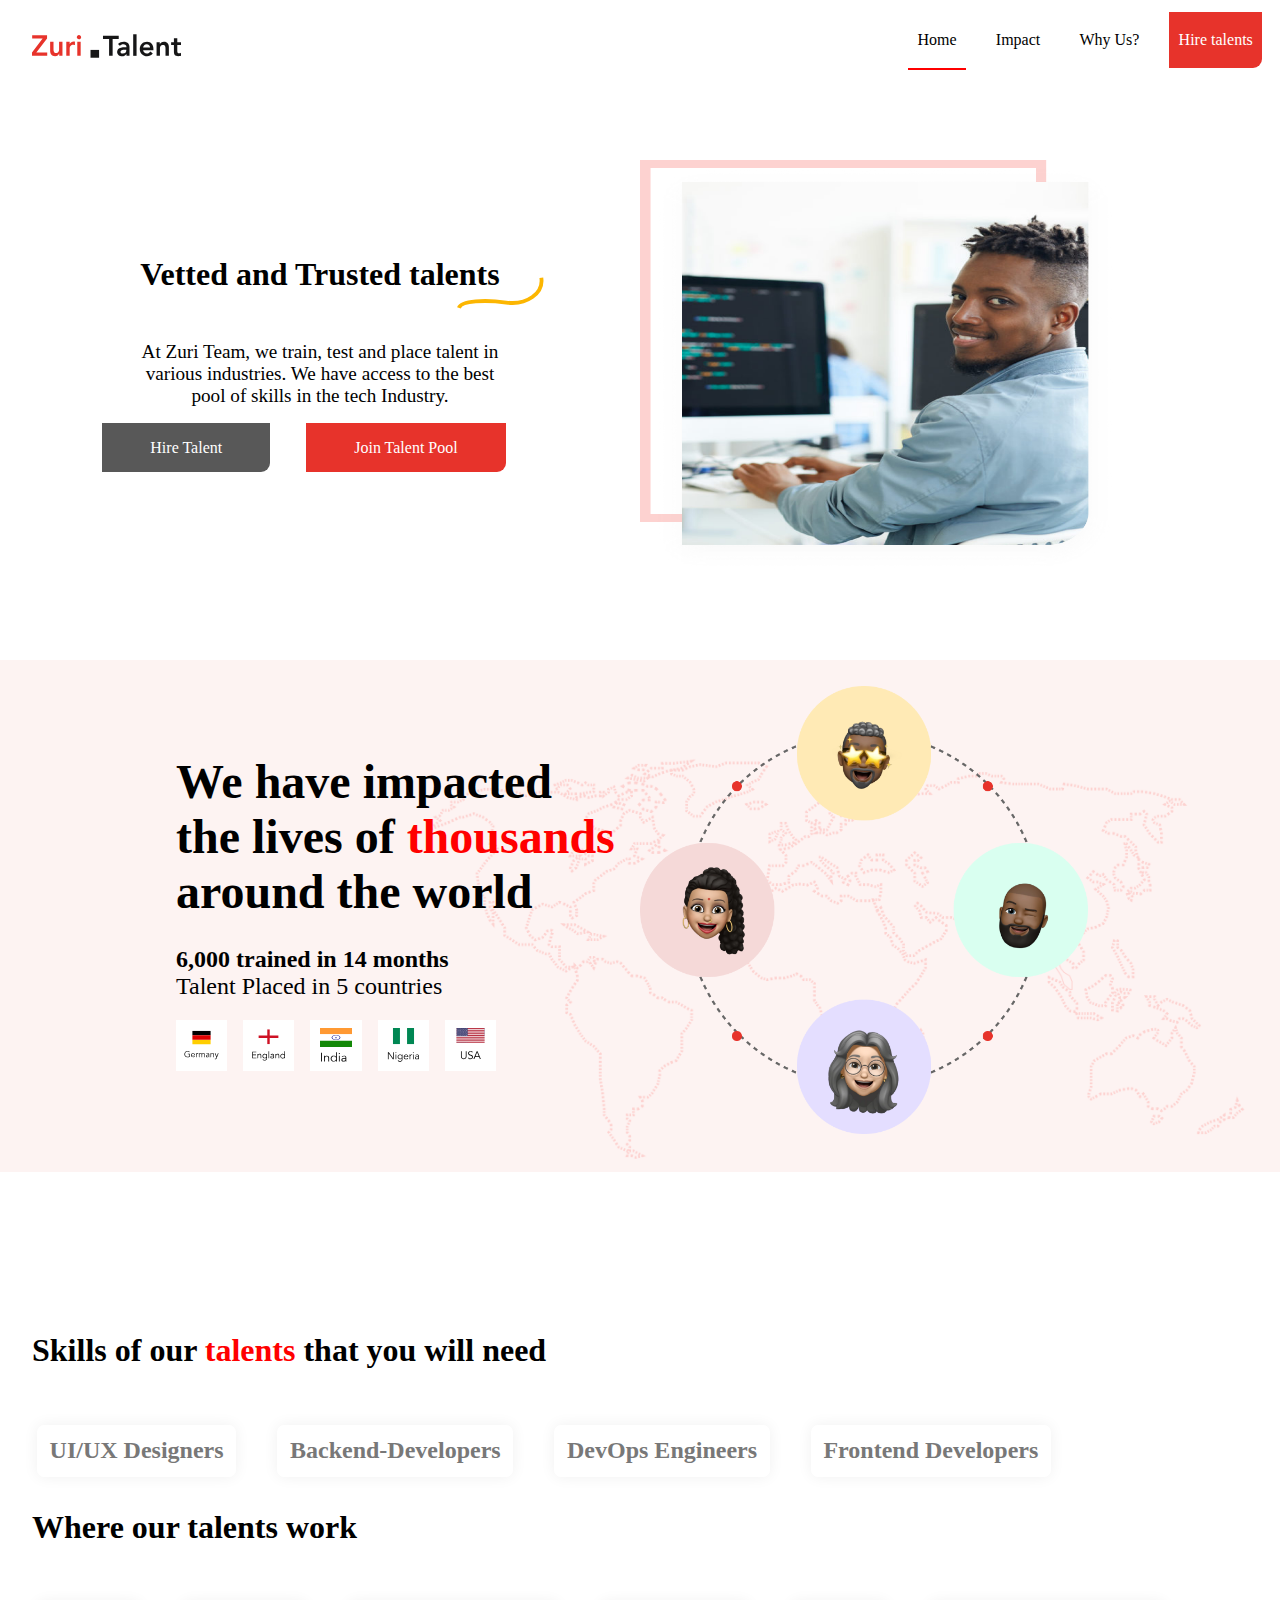
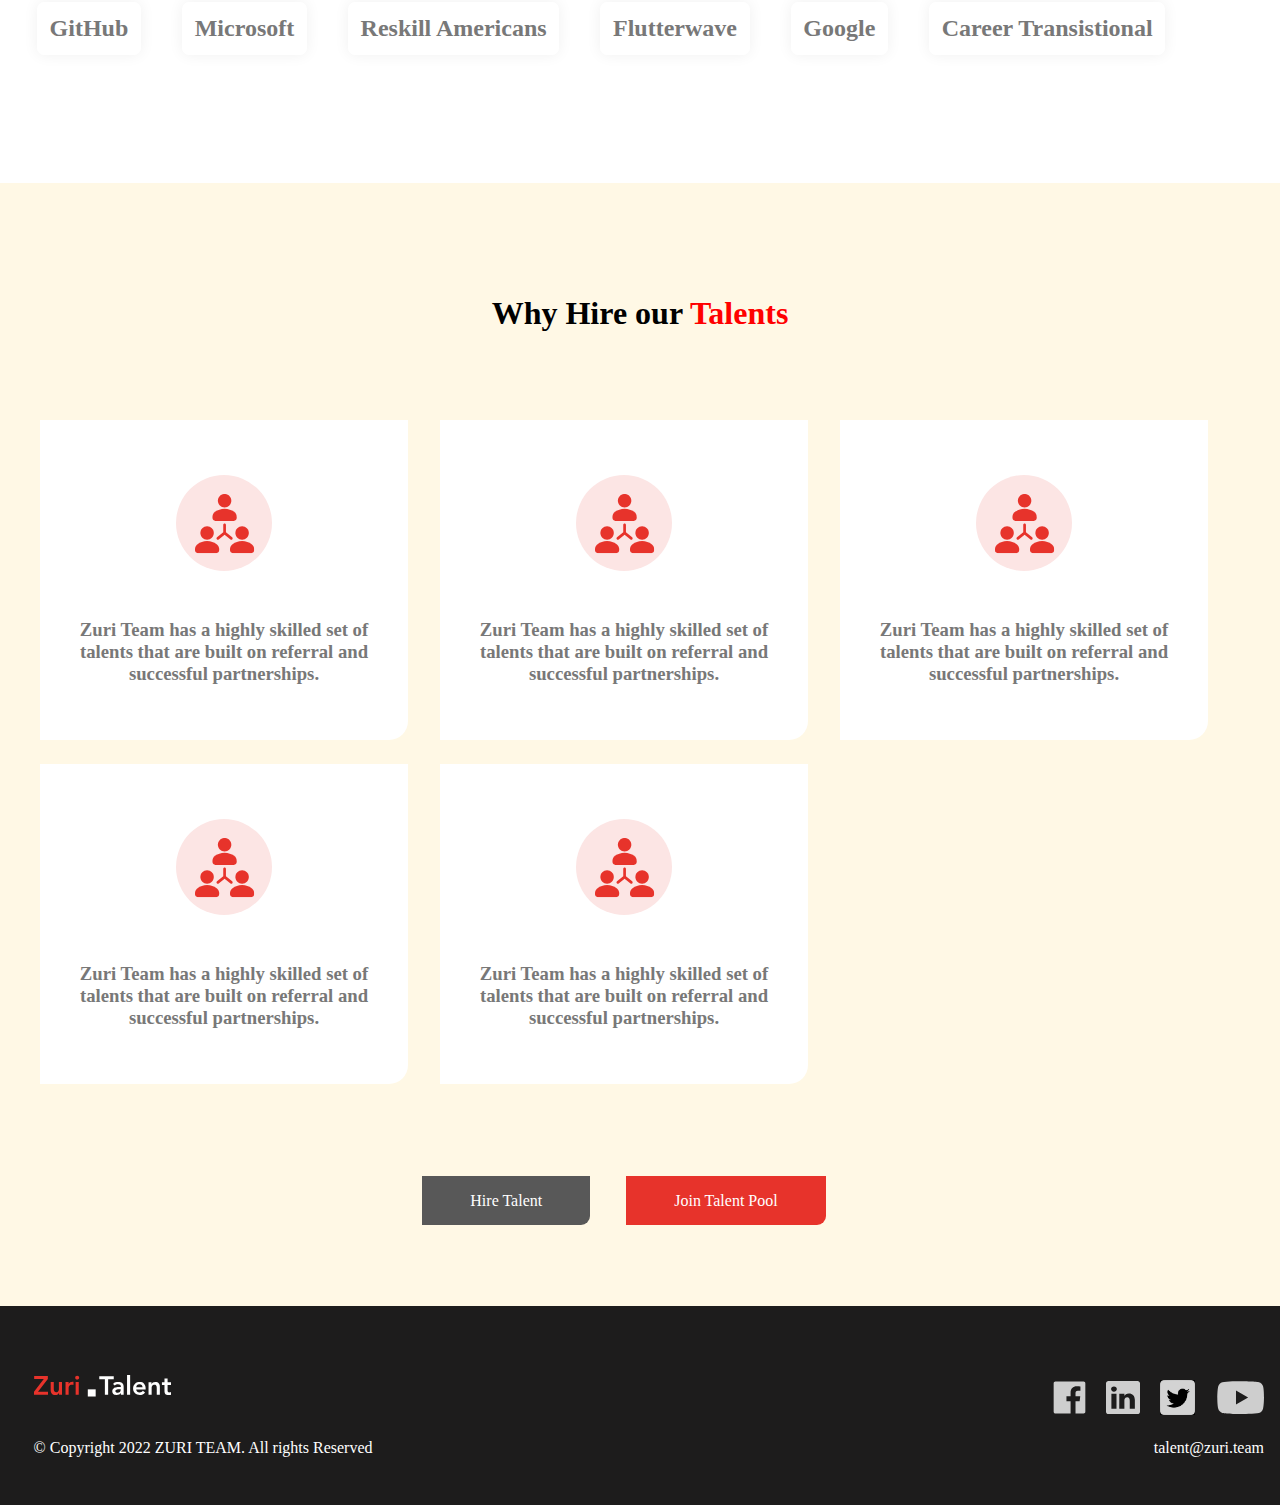
==== Zuri INternship/index.html @ b1aa734c "Initial commit" ====
<!DOCTYPE html>
<html lang="en">
<head>
    <meta charset="UTF-8">
    <meta http-equiv="X-UA-Compatible" content="IE=edge">
    <mesta name="viewport" content="width=device-width, initial-scale=1.0">
    <link rel="stylesheet" href="/Zuri INternship/style.css">
    <title>Zuri Talent</title>

</head>
<body>
 <header class="header">
    <div class="header-img">
    <img src="/Zuri INternship/imgs/logo2.svg" alt="">
</div>
    <div class="navbar">
         <a class="nav_link navbar-active" href="#section1">Home</a>
          <a class="nav_link" href="#section-2">Impact</a>
         <a class="nav_link" href="#section4">Why Us?</a>
        <a class="intern-btn" href="#sectin5">Hire talents</a>
    </div>
 </header>   
<main>
<div class="section1" id="section1">
  
    <div class="section1-container">
        
        <div class="container-text">
            <img src="/Zuri INternship/imgs/thick2.svg" alt="">
<h1>  Vetted and Trusted talents</h1>

<p>At Zuri Team, we train, test and place talent in various 
    industries. We have access to the best pool of skills in the tech Industry.</p>
<a  class="link1" href="">Hire Talent</a>
<a href="" class="link2">Join Talent Pool</a>
</div>
        <div class="container-img">
<img src="/Zuri INternship/imgs/section1.png" alt="">
        </div>
    </div>
</div>

<div class="section2" id="section-2">
    <!-- <div class="background-img"> -->
        <!-- <img src="/Zuri INternship/imgs/bgsection2.png" alt=""> -->
    <!-- </div>  -->



    <div class="text-info">
<h1>We have impacted the lives of <span style="color:red ;">thousands</span>  around the world</h1>
<br>
<h4>6,000 trained in 14 months</h4>
<p>Talent Placed in 5 countries</p>
<div class="countries-container">
    <div class="country-cont cont-g">
        <img src="/Zuri INternship/imgs/GER (1).svg" alt="">
    </div>
    <div class="country-cont">
        <img src="/Zuri INternship/imgs/ENG.svg" alt="">
    </div>
    <div class="country-cont">
        <img src="/Zuri INternship/imgs/ind.svg" alt="">
    </div>
    <div class="country-cont">
        <img src="/Zuri INternship/imgs/NIG.svg" alt="">
    </div>
    <div class="country-cont">
        <img src="/Zuri INternship/imgs/ussa.svg" alt="">
    </div>
    </div>
    </div>
    <div class="img-circle">
        <img src="/Zuri INternship/imgs/section2.png" alt="">
    </div>
</div>



<div class="section4" id="section4">
<h1>    Skills of our <span style="color: red;">talents </span> that you will need</h1>
<div class="skill-container">
    <img src="/Zuri INternship/imgs/line1.svg" alt="">
    <div class="each-skill">
        <h2>UI/UX Designers</h2>
    </div>
    <div class="each-skill">
        <h2>Backend-Developers</h2>
    </div>
    <div class="each-skill">
        <h2>DevOps Engineers
        </h2>
    </div>
    <div class="each-skill">
        <h2>Frontend Developers</h2>
    </div>
</div>
<h1> Where our talents work </h1>
<div class="skill-container">
    <div class="each-skill">
        <h2>GitHub</h2>
    </div>
    <div class="each-skill">
        <h2>Microsoft</h2>
    </div>
    <div class="each-skill">
        <h2>Reskill Americans
        </h2>
    </div>
    <div class="each-skill">
        <h2>Flutterwave</h2>
    </div>
    <div class="each-skill">
        <h2>Google</h2>
    </div>
    <div class="each-skill">
        <h2>Career Transistional</h2>
    </div>
</div>


</div>

<div class="section5" id="section5">
<h1>Why Hire our <span style="color: red;">Talents</span></h1>

<div class="boxes-container">
    <div class="box">
        <img src="/Zuri INternship/imgs/people.svg" alt="">
        <h3>Zuri Team has a highly skilled set of talents that are built on referral and successful partnerships.</h3>
    </div>
    <div class="box">
        <img src="/Zuri INternship/imgs/people.svg" alt="">
        <h3>Zuri Team has a highly skilled set of talents that are built on referral and successful partnerships.</h3>
    </div>
    
    <div class="box">
        <img src="/Zuri INternship/imgs/people.svg" alt="">
        <h3>Zuri Team has a highly skilled set of talents that are built on referral and successful partnerships.</h3>
    </div>

    <div class="box">
        <img src="/Zuri INternship/imgs/people.svg" alt="">
        <h3>Zuri Team has a highly skilled set of talents that are built on referral and successful partnerships.</h3>
    </div>
    <div class="box">
        <img src="/Zuri INternship/imgs/people.svg" alt="">
        <h3>Zuri Team has a highly skilled set of talents that are built on referral and successful partnerships.</h3>
    </div>
</div>
<br><br><br><br><br><br>
<a  class="link1 link" href="">Hire Talent</a>
<a href="" class="link2 link">Join Talent Pool</a>
</div>

</main>

<footer>
<div class="footer1">
<img src="/Zuri INternship/imgs/logo.svg" alt="">
<br>
<p>© Copyright 2022 ZURI TEAM. All rights Reserved</p>
</div>
<div class="line"></div>
<div class="footer2">
<div class="social-container">
    <img src="/Zuri INternship/imgs/facebook.svg" alt="">
    <img src="/Zuri INternship/imgs/linkd.svg" alt="">
    <img src="/Zuri INternship/imgs/twit.png" alt="">
    <img src="/Zuri INternship/imgs/youtube.svg" alt="">
</div>
<div class="div">
<p>talent@zuri.team</p>
</div>
</div>

</footer>

    <script src="/Zuri INternship/index.js"></script>
</body>
</html>
---- Zuri INternship/style.css ----
*{
box-sizing: border-box;
margin: 0;
padding: 0;
}
header{
    height: 5rem;
position: fixed;
    background-color: rgb(255, 255, 255);
    z-index: 1000;
    overflow: hidden;
    display: flex;
    justify-content: space-between;
    padding: 0 0.1rem;
    align-content: center;
    align-items: center;
    color: black;
  width: 100%;
top: 0;
}
.header{
    padding-left: 2rem;
    margin-top: 0 !important;
    padding-top: 0 !important;
    margin-bottom: 15rem !important;
}
header img{
    padding-top: 1rem;
    height: 2.5rem;
}
/* .navbar{ */
    /* align-self: righ; */
/* } */
.navbar a{
    text-decoration: none;
    margin-right: 1rem;
    vertical-align: middle;
    color: black;
    padding: 1.2rem 0.6rem;
}
.navbar a:hover,
.navbar a:active{
    background-color: #f6f8fb;
}
.navbar-active{
border-bottom: 2px solid red;
}

.intern-btn{
    background-color: #e7332b;
    color: white !important  ;
    border-bottom-right-radius: 9px;
    padding: 1.2rem 1.4rem ;
    text-decoration: none;
}
.intern-btn:hover,
.intern-btn:active{
    background-color: #e7332b !important;
    color: white !important;   
}


/* section1 */

.section1{
    margin-top: 10rem;
    margin-bottom: 5rem;
}
.section1-container{
    display: grid;
    grid-template-columns: repeat(auto-fill, 35rem);
    width: 95%;
    justify-content: center;
    row-gap: 8rem;
    margin: auto;
    overflow: hidden
} 
.container-img{
    max-width: 30rem;
    overflow: hidden;
}
.container-img img{
    width: 100%;
    height: 26rem;
}
.container-text{
    position: relative;
    text-align: center;
padding-top: 6rem;
max-width: 30rem;
}
.container-text img{
    position: absolute;

right: 1rem;
height: 2rem;
top: 7.3rem;
}
.container-text h1{
    margin-bottom: 3rem;
}
.container-text p{
    width: 75%;
    font-size: 1.2rem;
    margin: auto;
    margin-bottom: 2rem;
}
.container-text a{
    background-color: #e7332b;
    color: white;
    border-bottom-right-radius: 9px;
    padding: 1rem 3rem;
    margin-right: 2rem;
    text-decoration: none;
}
.link1{
    background-color:  #585858 !important;
}
.section2{
    /* position: relative; */
    height:100%;
    width: 100%;
background: url('/Zuri INternship/imgs/bgsection2.png');
    /* overflow: hidden; */
    background-size: cover;
    display: grid;
    grid-template-columns: repeat(auto-fill, 29rem);
    row-gap: 5rem;
    padding-bottom: 2rem;
    justify-content: center;
align-items: center;
padding-top: 1.6rem;
font-size: 1.5rem;
margin-top: 2rem;

}

.background-img img {
/* position: absolute; */
height: fit-content;
background-position: center;
top: 0;
bottom: 0;
width: 100%;
z-index: -100;
background-size: cover;

}


.text-info{
width: 28rem;
}
.img-circle img{
width: 28rem;
}
.countries-container{
    display: flex;
    margin-top: 1.2rem;
}
.country-cont{
    height: 3.2rem;
    width: 3.2rem;
    background-color: white;
    margin-left: 1rem;
    display: flex;
    justify-content: center;
    align-items: center;
}
.country-cont img{
    height: 2.2rem;
    width: 2.2rem;
    vertical-align: middle;
    cursor: pointer;
}
.cont-g{
    margin-left: 0 !important;
}

/* section4 */
.section4{
    background-color: rgb(255, 255, 255);
    margin-top: 10rem;
    padding-bottom: 3rem;
}
.each-skill{
    padding: 0.8rem;
    color: #787878;
    background-color:  rgb(255, 255, 255);
    border-color: rgb(216, 204, 206);
    box-shadow: 0 0 15px rgb(240, 240, 240);
    display: inline-block;
    margin-right: 1rem;
    border-radius: 7px;
    margin-left: 1.3rem;
    margin-top: 1rem;
}
.skill-container{
    margin-top: 1.5rem;
    padding: 1rem;


}

.each-skill:hover,
.each-skill:active{
    transform: translateY(-0.8rem);
    transition: ease 1000ms;
}
.section4 h1{
 /* width: 23rem; */
 margin-left: 2rem;
 margin-bottom: 1rem;
 margin-top: 1rem;   
}
.skill-container img{
    position: absolute;
    right: 1.9rem;
    top: 0;
    height: 4.5rem;
}
.section5{
    margin-top: 4rem;
    background-color: rgb(255, 248, 229);
    padding-top: 7rem;
    text-align: center;
    padding-bottom: 6rem;
}

.boxes-container{
    display: grid;
    justify-content: center;
    margin-top: 4rem;
    grid-template-columns: repeat(auto-fill, 25rem);
}
.box{
    background-color: white;
    width: 23rem;
    height: 20rem;
    padding: 1rem 1rem;
    display: flex;
    flex-direction: column;
    justify-content: center !important;
    color: #787878;
    border-bottom-right-radius: 19px;
row-gap: 1rem;
margin-top: 1.5rem;

}
.box:hover,
.box:active{
    background-color: #1d1c1c;
    color: white;
}
.box img{
    height: 6rem;
    margin-bottom: 2rem;
}
.link{
    background-color: #e7332b;
    color: white;
    border-bottom-right-radius: 9px;
    padding: 1rem 3rem;
    margin-right: 2rem;
    text-decoration: none;
}

/* footer */
footer{
    background-color: #1d1c1c;
    display: grid;
    grid-template-columns: 50% 50%;
    grid-template-rows: 100;
    padding-bottom: 3rem;
}
.footer1{
    padding-top: 4.3rem;
    color: white;
    padding-left: 2.1rem;

}
.line{
    display: none;
}
.footer1 p{
    margin-top: 2.4rem;
}
.footer2{
    padding-top: 3rem;
    display: flex;
    justify-content: flex-end;
    align-items: flex-end;
    flex-direction: column;
    color: white;
    padding-right: 1rem;
}
.footer2 img{
    height: 2.2rem;
    vertical-align: middle;
    margin-bottom: 1.5rem;
    margin-left: 1rem;
}
.div{
    display: block;
}
.line{
    display: non;
}

@media (max-width:36rem) {
    .footer1 img{
        display: block;
        margin: auto;
    }
    
    footer{
   display: flex;
  flex-direction: column;

    }

.footer1{
   display: block;
   margin: auto;
   
   
}



.line{
    width: 96%;
    height: 2px;
    background-color: white;
    display: block;
    margin: auto;
    margin-top: 1rem;
    z-index: 1000;
}
.footer2{
display: block;
margin: auto;
}
.div p{
text-align: center;
}
.section2{
    grid-template-columns: 100%;
    grid-template-rows: auto auto; 
    overflow: hidden;
}
.text-info{ width: 99%;
display: block;
margin: auto;}
.text-info h1{
    font-size: 1.6rem;
}
.nav_link{
    display: none;
}
.link{
    padding: 0.7rem ;
}
.link{
    font-size: 0.8rem;
}
.intern-btn{
    padding: 0.5rem;
}
/* .container-text{ */
    /* widt */
/* } */
.img-circle img{
    width: 100%;
}
.header-img img{
    height: 2rem;
}
.navbar a{
    padding: 0.4rem;
}
.header{
    padding: 0;
    width: 100%;
    display: flex;
  padding-left: 2rem;
    justify-content: space-between;
    align-content: space-between;
 
}
.header img{
    display: inline-block   ;
}
.header-img{
    display: inline-block;
}
.intern-btn{
    display: inline-block;
}
.skill-container{
    display: grid;
    grid-template-columns: repeat(auto-fill, 10rem);
row-gap: 1rem;
}

.each-skill{
    /* margin-left: 0.4rem;     */
    /* margin-right: 0.5rem; */
    /* padding: 0.3; */
    font-size: 0.6rem;
    margin-top: 1rem;
}
.boxes-container{
    width: 95%;
    display: block;
    margin: auto;
}

.box{
    width: 15rem;
    display: block;
    margin: auto;
    margin-top: 1rem;
}
}
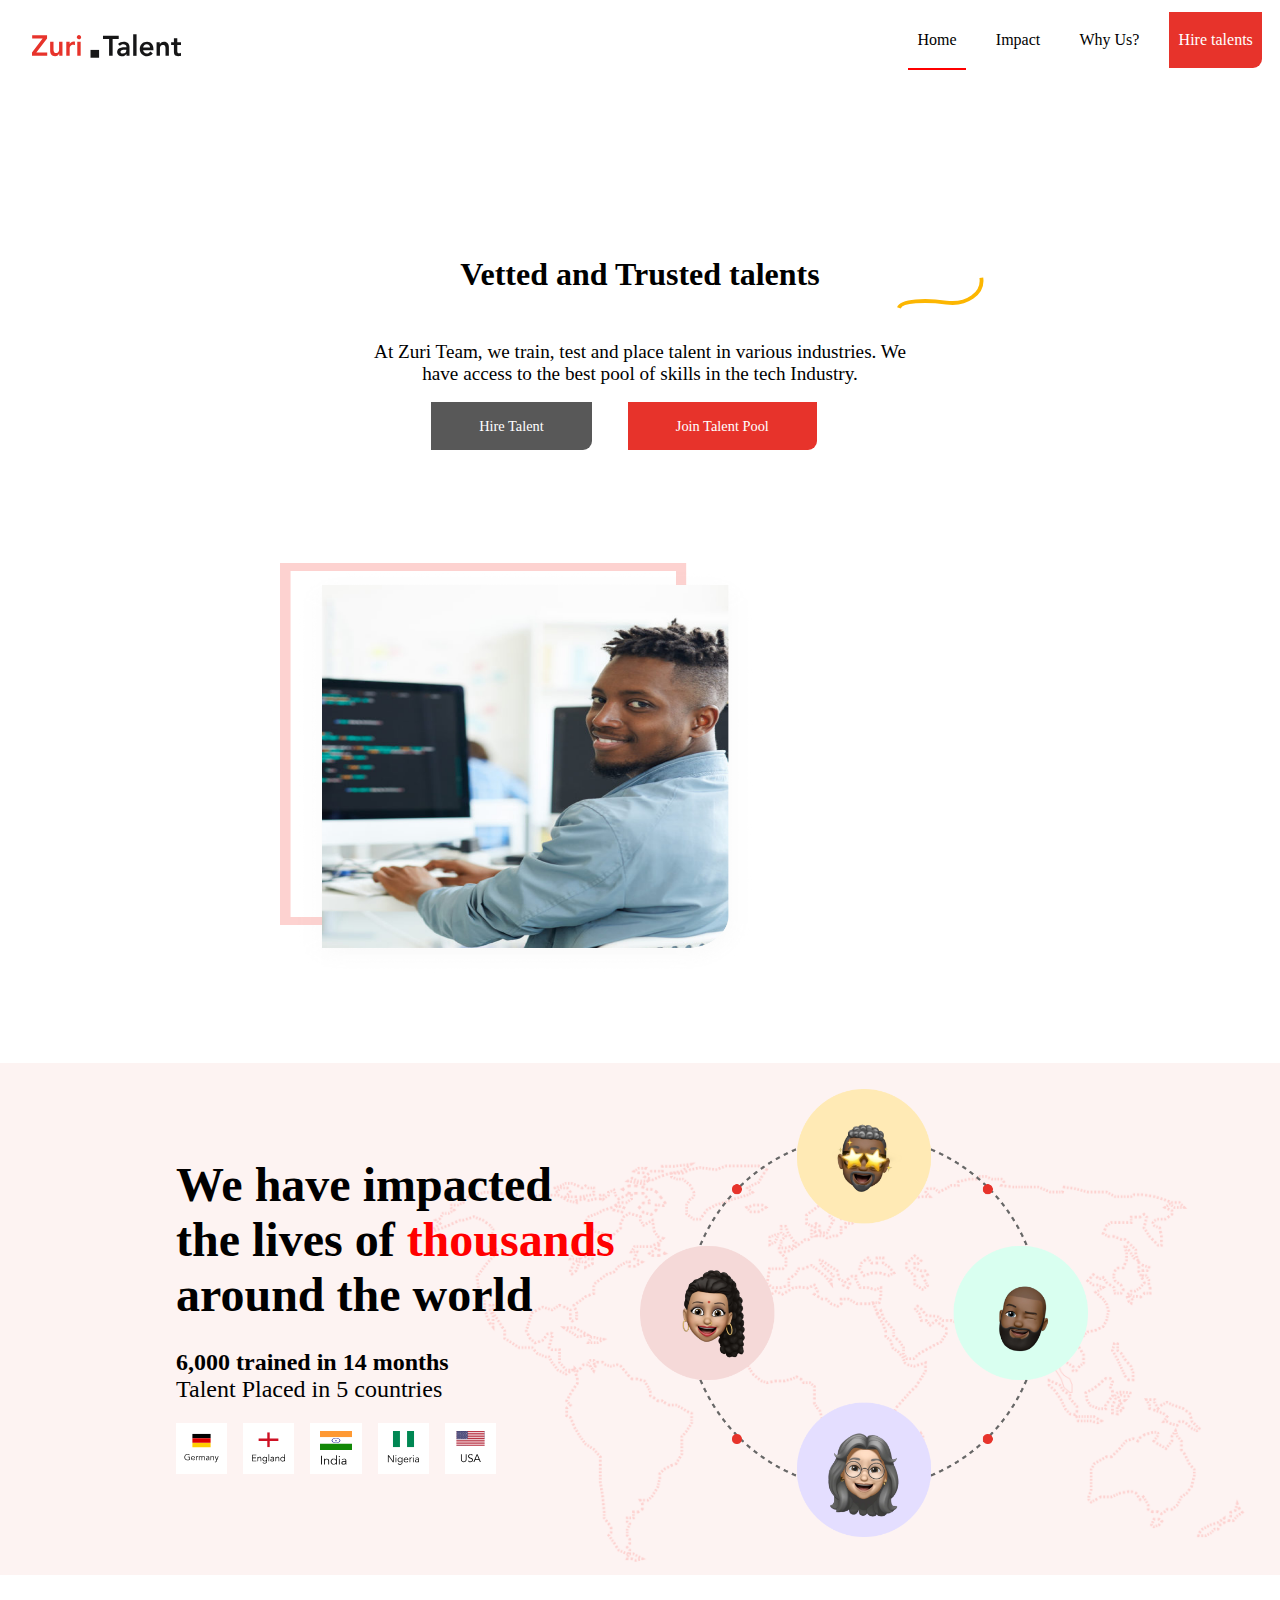
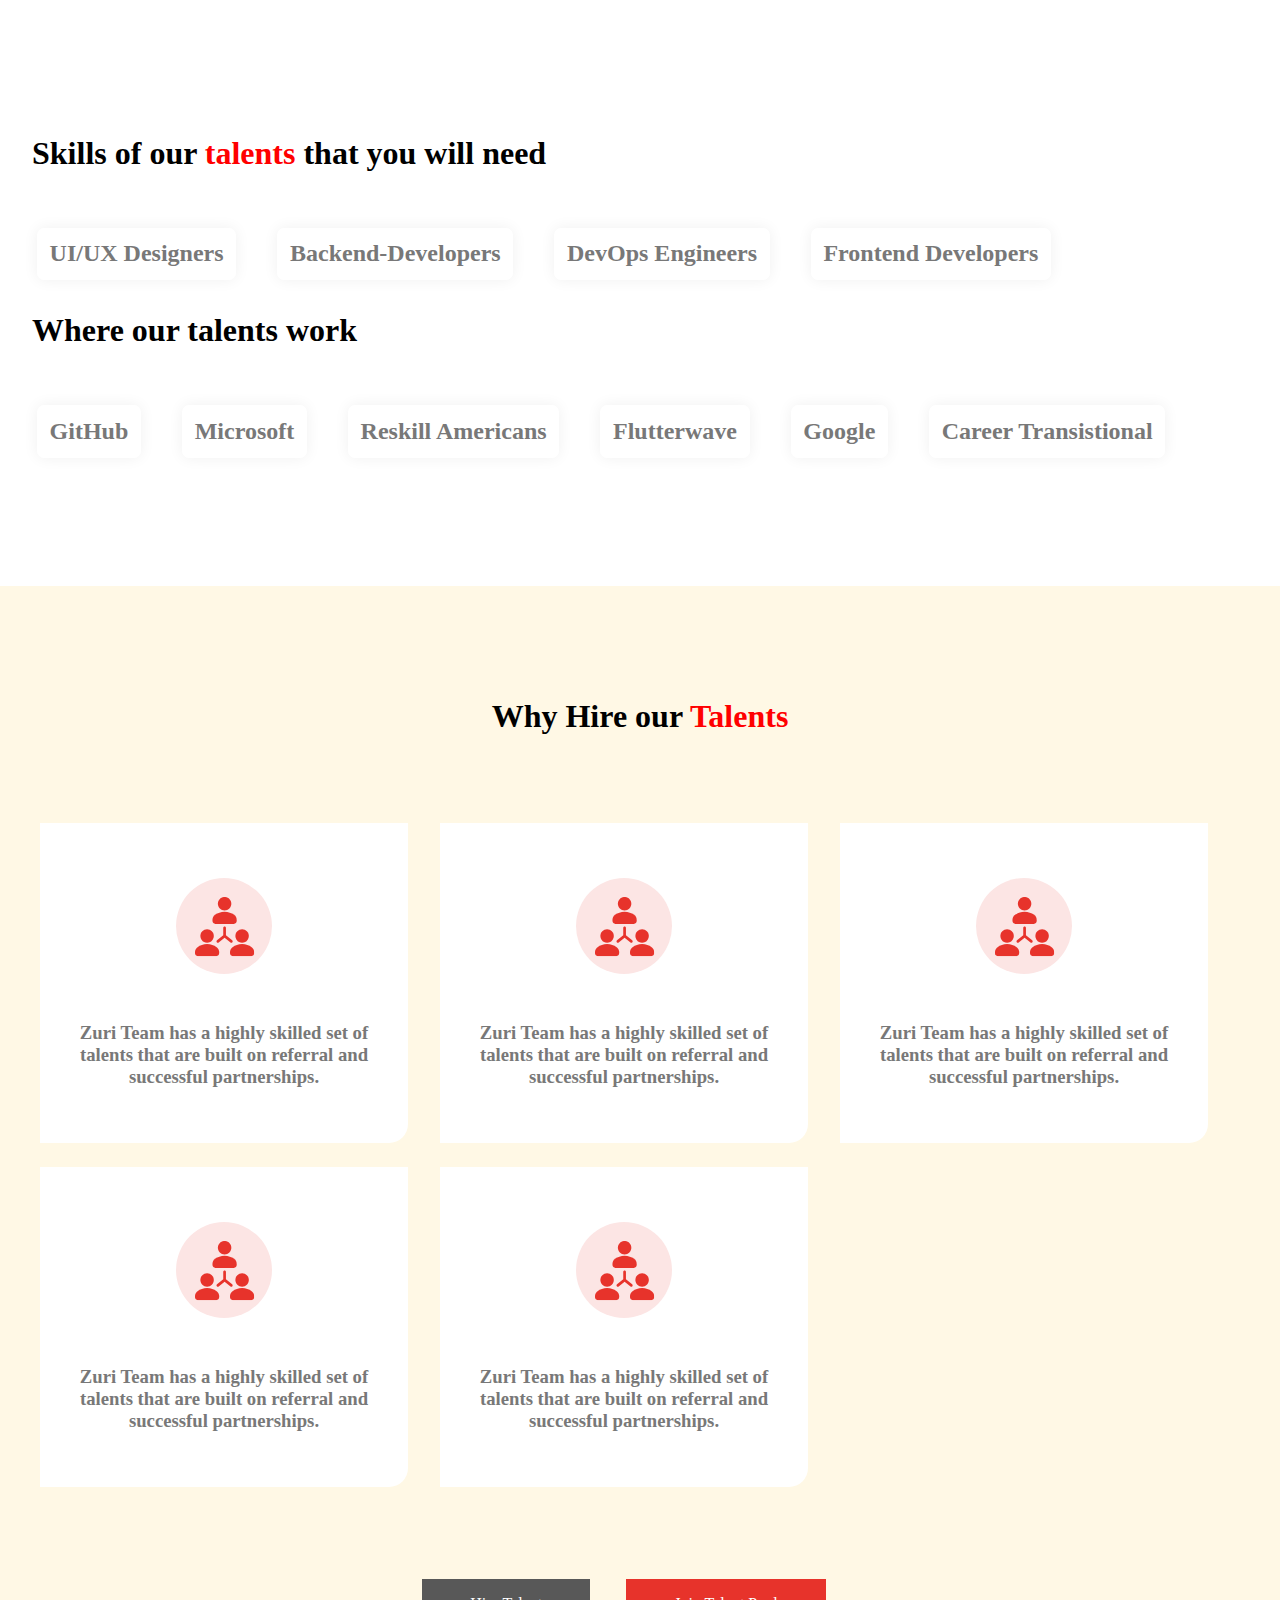
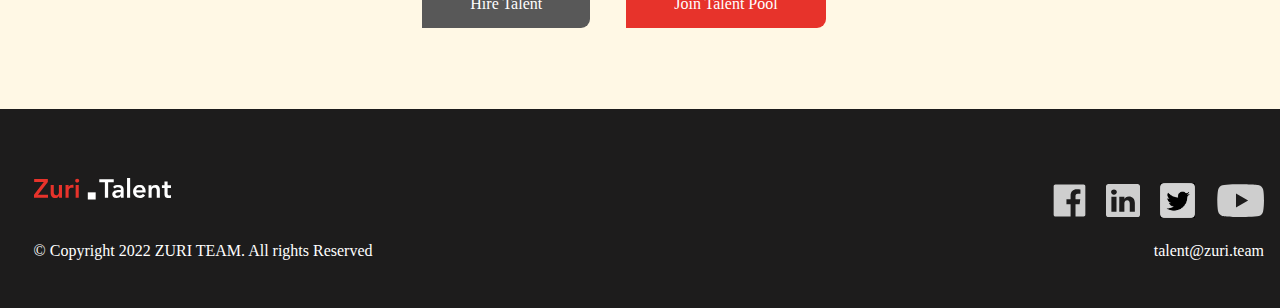
==== commit b31cb308: "3/8/2023, The Changes is to fix issues with responsiveness" ====
--- a/Zuri INternship/index.html
+++ b/Zuri INternship/index.html
@@ -31,8 +31,8 @@
 
 <p>At Zuri Team, we train, test and place talent in various 
     industries. We have access to the best pool of skills in the tech Industry.</p>
-<a  class="link1" href="">Hire Talent</a>
-<a href="" class="link2">Join Talent Pool</a>
+<a  class="link1" href="../Zuri Talent/">Hire Talent</a>
+<a href="../Zuri Talent/index.html" class="link2">Join Talent Pool</a>
 </div>
         <div class="container-img">
 <img src="/Zuri INternship/imgs/section1.png" alt="">
@@ -149,8 +149,8 @@
     </div>
 </div>
 <br><br><br><br><br><br>
-<a  class="link1 link" href="">Hire Talent</a>
-<a href="" class="link2 link">Join Talent Pool</a>
+<a  class="link1 link" href="/Zuri INternship/imgs/section1.png ">Hire Talent</a>
+<a href="/Zuri INternship/imgs/section1.png" class="link2 link">Join Talent Pool</a>
 </div>
 
 </main>
--- a/Zuri INternship/style.css
+++ b/Zuri INternship/style.css
@@ -68,7 +68,7 @@
 }
 .section1-container{
     display: grid;
-    grid-template-columns: repeat(auto-fill, 35rem);
+    grid-template-columns: repeat(auto-fill, 45rem);
     width: 95%;
     justify-content: center;
     row-gap: 8rem;
@@ -87,7 +87,7 @@
     position: relative;
     text-align: center;
 padding-top: 6rem;
-max-width: 30rem;
+width: 100%;
 }
 .container-text img{
     position: absolute;
@@ -111,6 +111,8 @@
     border-bottom-right-radius: 9px;
     padding: 1rem 3rem;
     margin-right: 2rem;
+    min-width: 9rem;
+    font-size: 0.9rem;
     text-decoration: none;
 }
 .link1{
